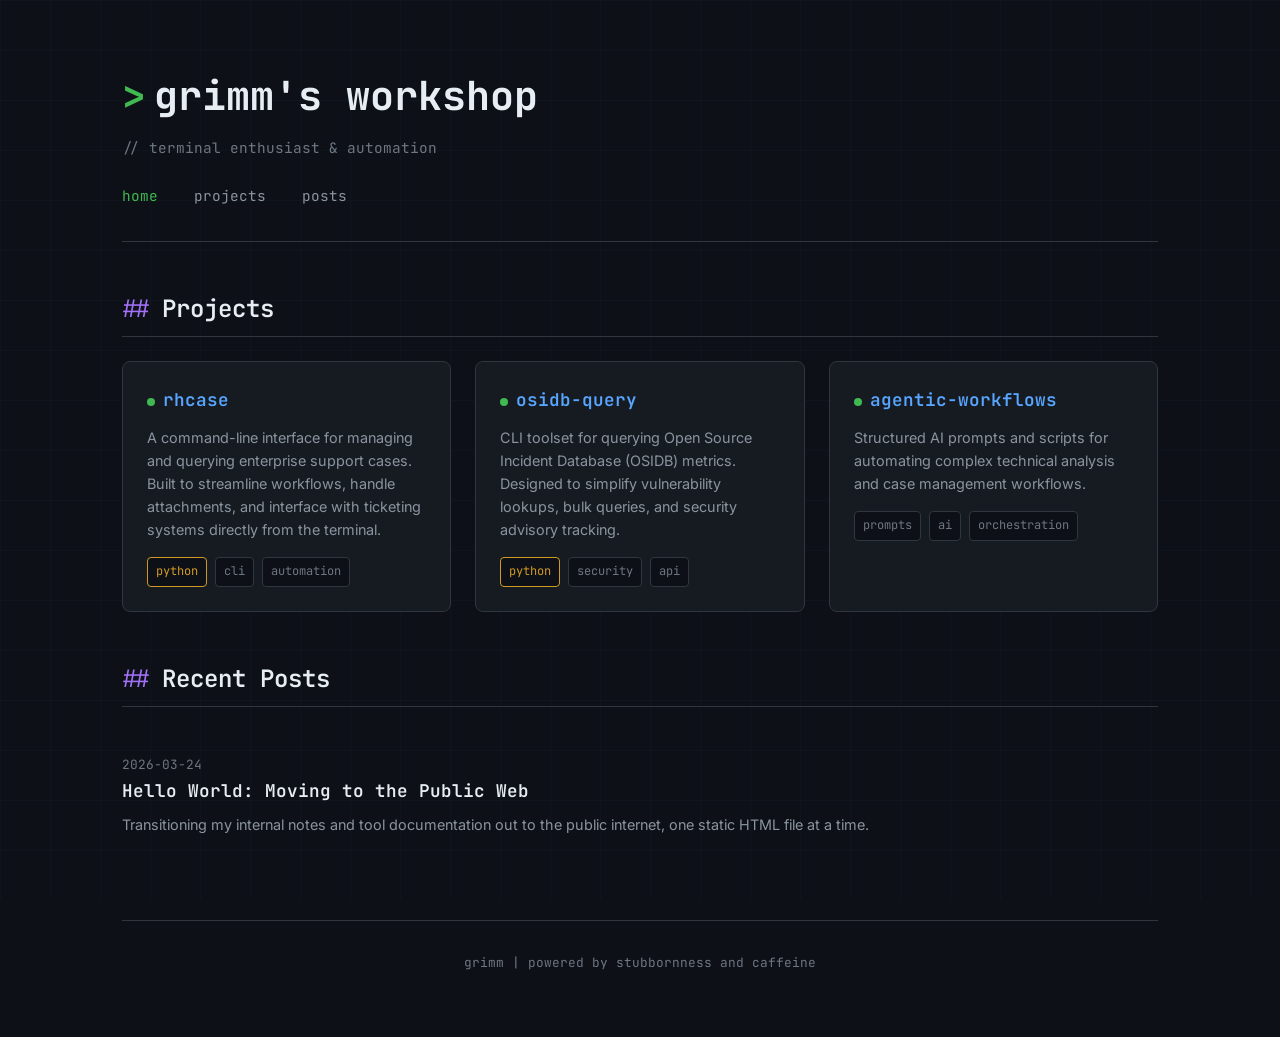
==== public/index.html @ d9db4b31 "Initial commit: scrubbed skeleton" ====
<!DOCTYPE html>
<html lang="en">
<head>
  <meta charset="UTF-8">
  <meta name="viewport" content="width=device-width, initial-scale=1.0">
  <title>grimm's workshop</title>
  <link rel="stylesheet" href="style.css">
  <link rel="preconnect" href="https://fonts.googleapis.com">
  <link rel="preconnect" href="https://fonts.gstatic.com" crossorigin>
  <link href="https://fonts.googleapis.com/css2?family=Inter:wght@400;500;600&family=JetBrains+Mono:wght@400;500;600&display=swap" rel="stylesheet">
</head>
<body>
  <div class="container">
    <header>
      <a href="index.html" class="site-title">grimm's workshop</a>
      <p class="site-subtitle">// terminal enthusiast & automation</p>
      <nav>
        <a href="index.html" class="active">home</a>
        <a href="#projects">projects</a>
        <a href="#posts">posts</a>
      </nav>
    </header>

    <main>
      <section id="projects">
        <h2>Projects</h2>
        <div class="projects-grid">
          
          <a href="projects/rhcase.html" class="project-card">
            <h3><span class="status active"></span>rhcase</h3>
            <p>A command-line interface for managing and querying enterprise support cases. Built to streamline workflows, handle attachments, and interface with ticketing systems directly from the terminal.</p>
            <div class="project-tags">
              <span class="tag python">python</span>
              <span class="tag">cli</span>
              <span class="tag">automation</span>
            </div>
          </a>

          <a href="projects/osidb-query.html" class="project-card">
            <h3><span class="status active"></span>osidb-query</h3>
            <p>CLI toolset for querying Open Source Incident Database (OSIDB) metrics. Designed to simplify vulnerability lookups, bulk queries, and security advisory tracking.</p>
            <div class="project-tags">
              <span class="tag python">python</span>
              <span class="tag">security</span>
              <span class="tag">api</span>
            </div>
          </a>

          <a href="#" class="project-card">
            <h3><span class="status active"></span>agentic-workflows</h3>
            <p>Structured AI prompts and scripts for automating complex technical analysis and case management workflows.</p>
            <div class="project-tags">
              <span class="tag">prompts</span>
              <span class="tag">ai</span>
              <span class="tag">orchestration</span>
            </div>
          </a>

        </div>
      </section>

      <section id="posts">
        <h2>Recent Posts</h2>
        <ul class="posts-list">

          <li class="post-item">
            <a href="posts/hello-world.html" class="post-link">
              <span class="post-date">2026-03-24</span>
              <h3 class="post-title">Hello World: Moving to the Public Web</h3>
              <p class="post-excerpt">Transitioning my internal notes and tool documentation out to the public internet, one static HTML file at a time.</p>
            </a>
          </li>

        </ul>
      </section>
    </main>

    <footer>
      <p>grimm | powered by stubbornness and caffeine</p>
    </footer>
  </div>
</body>
</html>
---- public/style.css ----
/* grimm-hatter - A dark workshop aesthetic */

:root {
  --bg-dark: #0d1117;
  --bg-card: #161b22;
  --bg-hover: #21262d;
  --border: #30363d;
  --text-primary: #e6edf3;
  --text-secondary: #8b949e;
  --text-muted: #6e7681;
  --accent-red: #da3633;
  --accent-green: #3fb950;
  --accent-blue: #58a6ff;
  --accent-purple: #a371f7;
  --accent-orange: #d29922;
  --font-mono: 'JetBrains Mono', 'Fira Code', 'SF Mono', Consolas, monospace;
  --font-sans: 'Inter', -apple-system, BlinkMacSystemFont, 'Segoe UI', sans-serif;
}

* {
  box-sizing: border-box;
  margin: 0;
  padding: 0;
}

html {
  font-size: 16px;
  scroll-behavior: smooth;
}

body {
  font-family: var(--font-sans);
  background: var(--bg-dark);
  color: var(--text-primary);
  line-height: 1.6;
  min-height: 100vh;
}

/* Subtle grid background */
body::before {
  content: '';
  position: fixed;
  top: 0;
  left: 0;
  width: 100%;
  height: 100%;
  background-image: 
    linear-gradient(rgba(88, 166, 255, 0.03) 1px, transparent 1px),
    linear-gradient(90deg, rgba(88, 166, 255, 0.03) 1px, transparent 1px);
  background-size: 50px 50px;
  pointer-events: none;
  z-index: -1;
}

.container {
  max-width: 1100px;
  margin: 0 auto;
  padding: 2rem;
}

/* Header */
header {
  border-bottom: 1px solid var(--border);
  padding: 2rem 0;
  margin-bottom: 3rem;
}

.site-title {
  font-family: var(--font-mono);
  font-size: 2.5rem;
  font-weight: 700;
  color: var(--text-primary);
  text-decoration: none;
  display: inline-block;
}

.site-title::before {
  content: '>';
  color: var(--accent-green);
  margin-right: 0.5rem;
}

.site-title:hover {
  color: var(--accent-blue);
}

.site-subtitle {
  font-family: var(--font-mono);
  color: var(--text-muted);
  font-size: 0.9rem;
  margin-top: 0.5rem;
}

nav {
  margin-top: 1.5rem;
}

nav a {
  font-family: var(--font-mono);
  color: var(--text-secondary);
  text-decoration: none;
  margin-right: 2rem;
  font-size: 0.9rem;
  transition: color 0.2s;
}

nav a:hover {
  color: var(--accent-blue);
}

nav a.active {
  color: var(--accent-green);
}

/* Section headings */
h1, h2, h3 {
  font-family: var(--font-mono);
  font-weight: 600;
}

h2 {
  font-size: 1.5rem;
  color: var(--text-primary);
  margin-bottom: 1.5rem;
  padding-bottom: 0.5rem;
  border-bottom: 1px solid var(--border);
}

h2::before {
  content: '##';
  color: var(--accent-purple);
  margin-right: 0.75rem;
  font-weight: 400;
}

/* Project cards */
.projects-grid {
  display: grid;
  grid-template-columns: repeat(auto-fill, minmax(300px, 1fr));
  gap: 1.5rem;
  margin-bottom: 3rem;
}

.project-card {
  background: var(--bg-card);
  border: 1px solid var(--border);
  border-radius: 8px;
  padding: 1.5rem;
  transition: all 0.2s ease;
  text-decoration: none;
  display: block;
}

.project-card:hover {
  background: var(--bg-hover);
  border-color: var(--accent-blue);
  transform: translateY(-2px);
}

.project-card h3 {
  font-size: 1.1rem;
  color: var(--accent-blue);
  margin-bottom: 0.75rem;
}

.project-card p {
  color: var(--text-secondary);
  font-size: 0.9rem;
  margin-bottom: 1rem;
}

.project-tags {
  display: flex;
  flex-wrap: wrap;
  gap: 0.5rem;
}

.tag {
  font-family: var(--font-mono);
  font-size: 0.75rem;
  padding: 0.25rem 0.5rem;
  border-radius: 4px;
  background: var(--bg-dark);
  color: var(--text-muted);
  border: 1px solid var(--border);
}

.tag.python { border-color: var(--accent-orange); color: var(--accent-orange); }
.tag.rust { border-color: var(--accent-red); color: var(--accent-red); }
.tag.typescript { border-color: var(--accent-blue); color: var(--accent-blue); }
.tag.ansible { border-color: var(--accent-green); color: var(--accent-green); }

/* Blog posts list */
.posts-list {
  list-style: none;
}

.post-item {
  padding: 1.25rem 0;
  border-bottom: 1px solid var(--border);
}

.post-item:last-child {
  border-bottom: none;
}

.post-link {
  text-decoration: none;
  display: block;
}

.post-link:hover .post-title {
  color: var(--accent-blue);
}

.post-date {
  font-family: var(--font-mono);
  font-size: 0.8rem;
  color: var(--text-muted);
  margin-bottom: 0.25rem;
}

.post-title {
  font-size: 1.1rem;
  color: var(--text-primary);
  margin-bottom: 0.5rem;
  transition: color 0.2s;
}

.post-excerpt {
  color: var(--text-secondary);
  font-size: 0.9rem;
}

/* Footer */
footer {
  margin-top: 4rem;
  padding: 2rem 0;
  border-top: 1px solid var(--border);
  text-align: center;
}

footer p {
  font-family: var(--font-mono);
  font-size: 0.8rem;
  color: var(--text-muted);
}

/* Article pages */
article {
  max-width: 750px;
}

article h1 {
  font-size: 2rem;
  margin-bottom: 1rem;
}

article .meta {
  font-family: var(--font-mono);
  color: var(--text-muted);
  font-size: 0.85rem;
  margin-bottom: 2rem;
  padding-bottom: 1rem;
  border-bottom: 1px solid var(--border);
}

article p {
  margin-bottom: 1.25rem;
}

article code {
  font-family: var(--font-mono);
  background: var(--bg-card);
  padding: 0.2rem 0.4rem;
  border-radius: 4px;
  font-size: 0.9em;
}

article pre {
  background: var(--bg-card);
  border: 1px solid var(--border);
  border-radius: 8px;
  padding: 1.25rem;
  overflow-x: auto;
  margin: 1.5rem 0;
}

article pre code {
  background: none;
  padding: 0;
}

article a {
  color: var(--accent-blue);
  text-decoration: none;
}

article a:hover {
  text-decoration: underline;
}

/* Article images */
article figure {
  margin: 2rem 0;
}

article figure img {
  width: 100%;
  max-width: 100%;
  border-radius: 8px;
  border: 1px solid var(--border);
}

article figure.article-hero {
  margin: 2rem -2rem;
  width: calc(100% + 4rem);
  max-width: none;
}

article figure.article-hero img {
  border-radius: 0;
  border-left: none;
  border-right: none;
}

article figcaption {
  font-family: var(--font-mono);
  font-size: 0.8rem;
  color: var(--text-muted);
  text-align: center;
  margin-top: 0.75rem;
}

/* Lead paragraph */
article .lead {
  font-size: 1.15rem;
  color: var(--text-secondary);
  border-left: 3px solid var(--accent-purple);
  padding-left: 1rem;
  margin-bottom: 2rem;
}

/* Article lists */
article ul, article ol {
  margin: 1.25rem 0 1.25rem 1.5rem;
}

article li {
  margin-bottom: 0.5rem;
}

/* Subheadings */
article h3 {
  font-size: 1.1rem;
  color: var(--accent-blue);
  margin-top: 2rem;
  margin-bottom: 0.75rem;
}

article h3::before {
  content: '###';
  color: var(--text-muted);
  margin-right: 0.5rem;
  font-weight: 400;
}

/* Back link */
.back-link {
  font-family: var(--font-mono);
  font-size: 0.9rem;
  color: var(--text-secondary);
  text-decoration: none;
  display: inline-block;
  margin-bottom: 2rem;
}

.back-link:hover {
  color: var(--accent-blue);
}

.back-link::before {
  content: '←';
  margin-right: 0.5rem;
}

/* Status indicator */
.status {
  display: inline-block;
  width: 8px;
  height: 8px;
  border-radius: 50%;
  margin-right: 0.5rem;
}

.status.active { background: var(--accent-green); }
.status.wip { background: var(--accent-orange); }
.status.planned { background: var(--text-muted); }
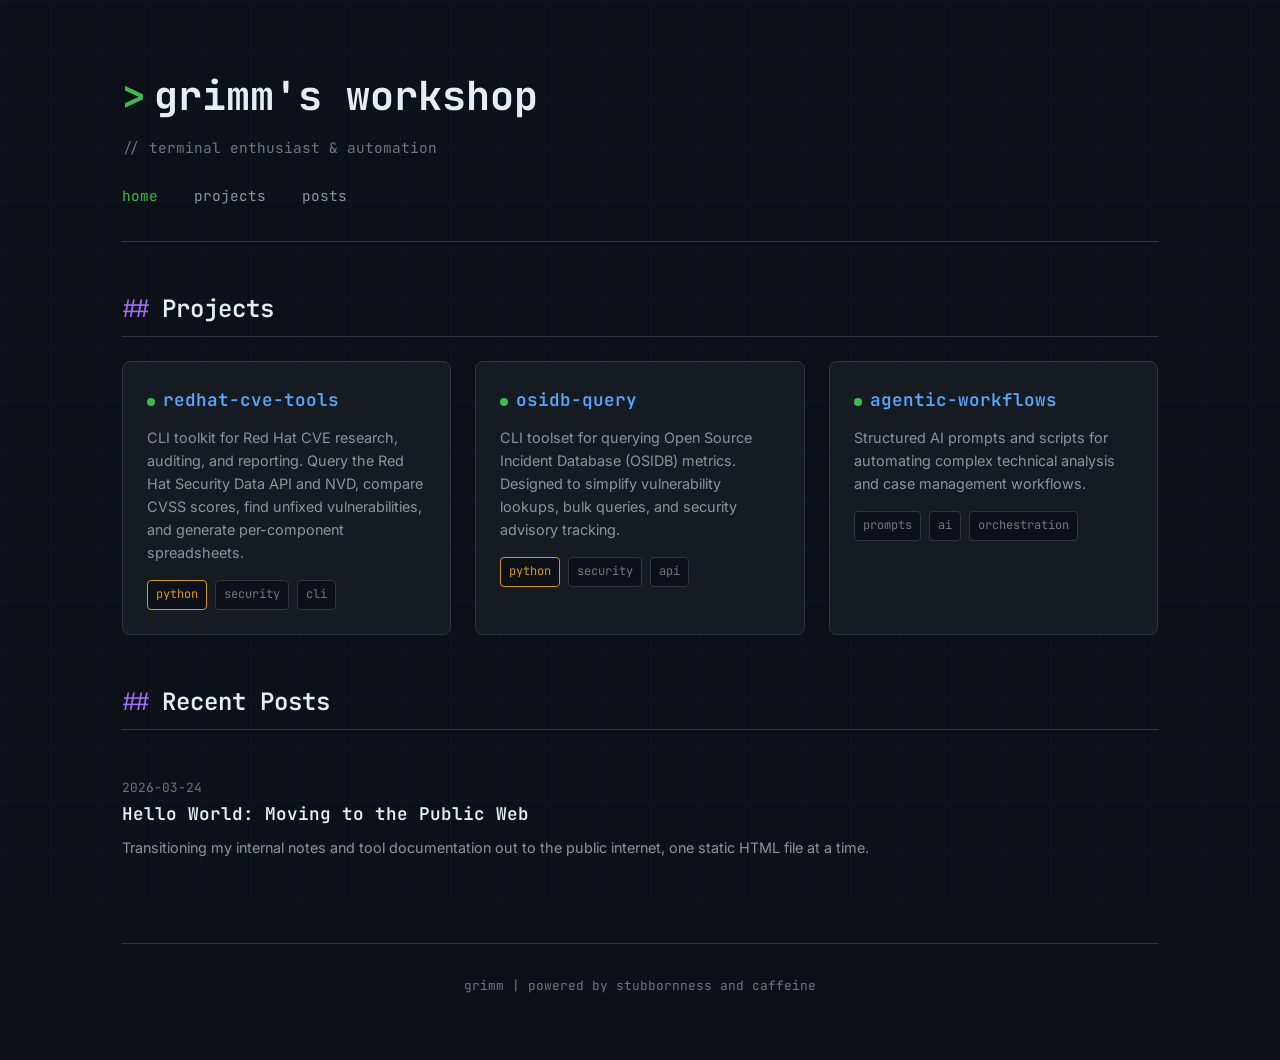
==== commit 3e7c0986: "Replace rhcase with redhat-cve-tools, link to GitHub repo" ====
--- a/public/index.html
+++ b/public/index.html
@@ -26,13 +26,13 @@
         <h2>Projects</h2>
         <div class="projects-grid">
           
-          <a href="projects/rhcase.html" class="project-card">
-            <h3><span class="status active"></span>rhcase</h3>
-            <p>A command-line interface for managing and querying enterprise support cases. Built to streamline workflows, handle attachments, and interface with ticketing systems directly from the terminal.</p>
+          <a href="https://github.com/grimmolf/redhat-cve-tools" class="project-card">
+            <h3><span class="status active"></span>redhat-cve-tools</h3>
+            <p>CLI toolkit for Red Hat CVE research, auditing, and reporting. Query the Red Hat Security Data API and NVD, compare CVSS scores, find unfixed vulnerabilities, and generate per-component spreadsheets.</p>
             <div class="project-tags">
               <span class="tag python">python</span>
+              <span class="tag">security</span>
               <span class="tag">cli</span>
-              <span class="tag">automation</span>
             </div>
           </a>
 
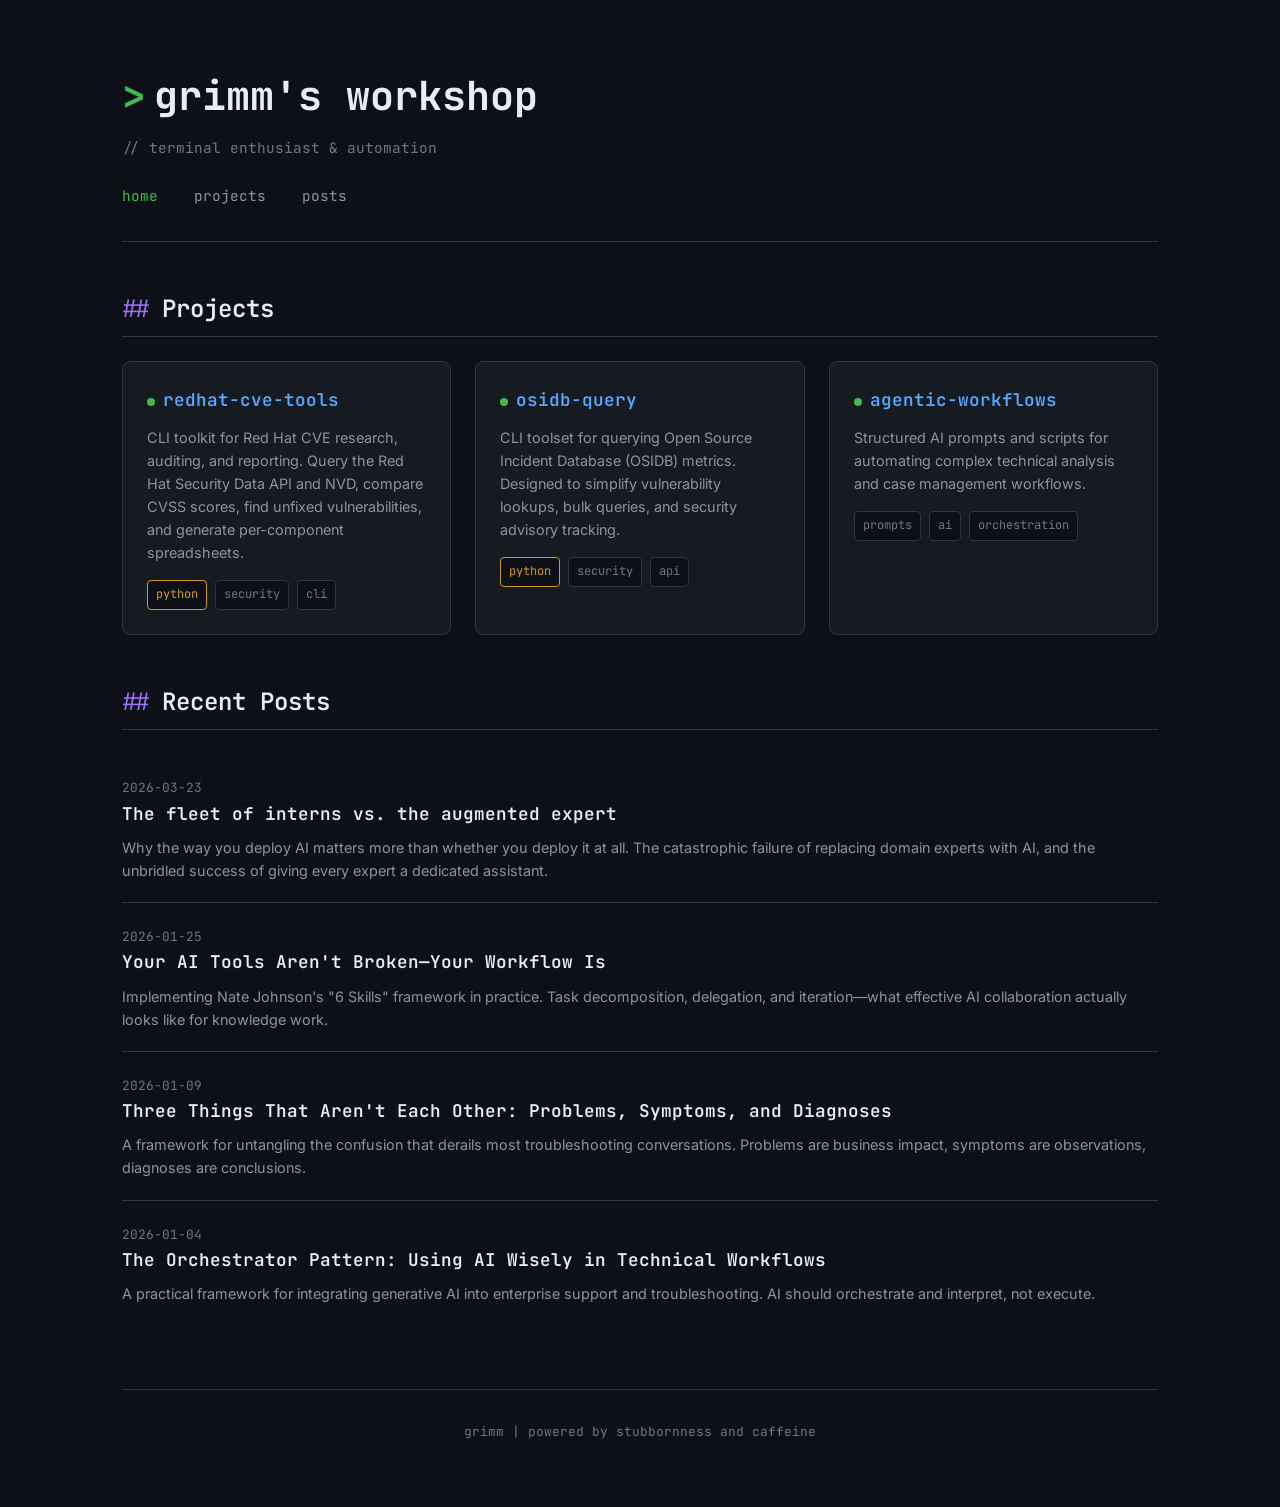
==== commit 51c39865: "Add sanitized blog posts from internal blog" ====
--- a/public/index.html
+++ b/public/index.html
@@ -64,10 +64,34 @@
         <ul class="posts-list">
 
           <li class="post-item">
-            <a href="posts/hello-world.html" class="post-link">
-              <span class="post-date">2026-03-24</span>
-              <h3 class="post-title">Hello World: Moving to the Public Web</h3>
-              <p class="post-excerpt">Transitioning my internal notes and tool documentation out to the public internet, one static HTML file at a time.</p>
+            <a href="posts/2026-03-23-fleet-vs-augmented-expert.html" class="post-link">
+              <span class="post-date">2026-03-23</span>
+              <h3 class="post-title">The fleet of interns vs. the augmented expert</h3>
+              <p class="post-excerpt">Why the way you deploy AI matters more than whether you deploy it at all. The catastrophic failure of replacing domain experts with AI, and the unbridled success of giving every expert a dedicated assistant.</p>
+            </a>
+          </li>
+
+          <li class="post-item">
+            <a href="posts/2026-01-25-transitioning-intermediate-agentic-use.html" class="post-link">
+              <span class="post-date">2026-01-25</span>
+              <h3 class="post-title">Your AI Tools Aren't Broken—Your Workflow Is</h3>
+              <p class="post-excerpt">Implementing Nate Johnson's "6 Skills" framework in practice. Task decomposition, delegation, and iteration—what effective AI collaboration actually looks like for knowledge work.</p>
+            </a>
+          </li>
+
+          <li class="post-item">
+            <a href="posts/2026-01-09-problems-symptoms-diagnosis.html" class="post-link">
+              <span class="post-date">2026-01-09</span>
+              <h3 class="post-title">Three Things That Aren't Each Other: Problems, Symptoms, and Diagnoses</h3>
+              <p class="post-excerpt">A framework for untangling the confusion that derails most troubleshooting conversations. Problems are business impact, symptoms are observations, diagnoses are conclusions.</p>
+            </a>
+          </li>
+
+          <li class="post-item">
+            <a href="posts/2026-01-04-orchestrator-pattern.html" class="post-link">
+              <span class="post-date">2026-01-04</span>
+              <h3 class="post-title">The Orchestrator Pattern: Using AI Wisely in Technical Workflows</h3>
+              <p class="post-excerpt">A practical framework for integrating generative AI into enterprise support and troubleshooting. AI should orchestrate and interpret, not execute.</p>
             </a>
           </li>
 
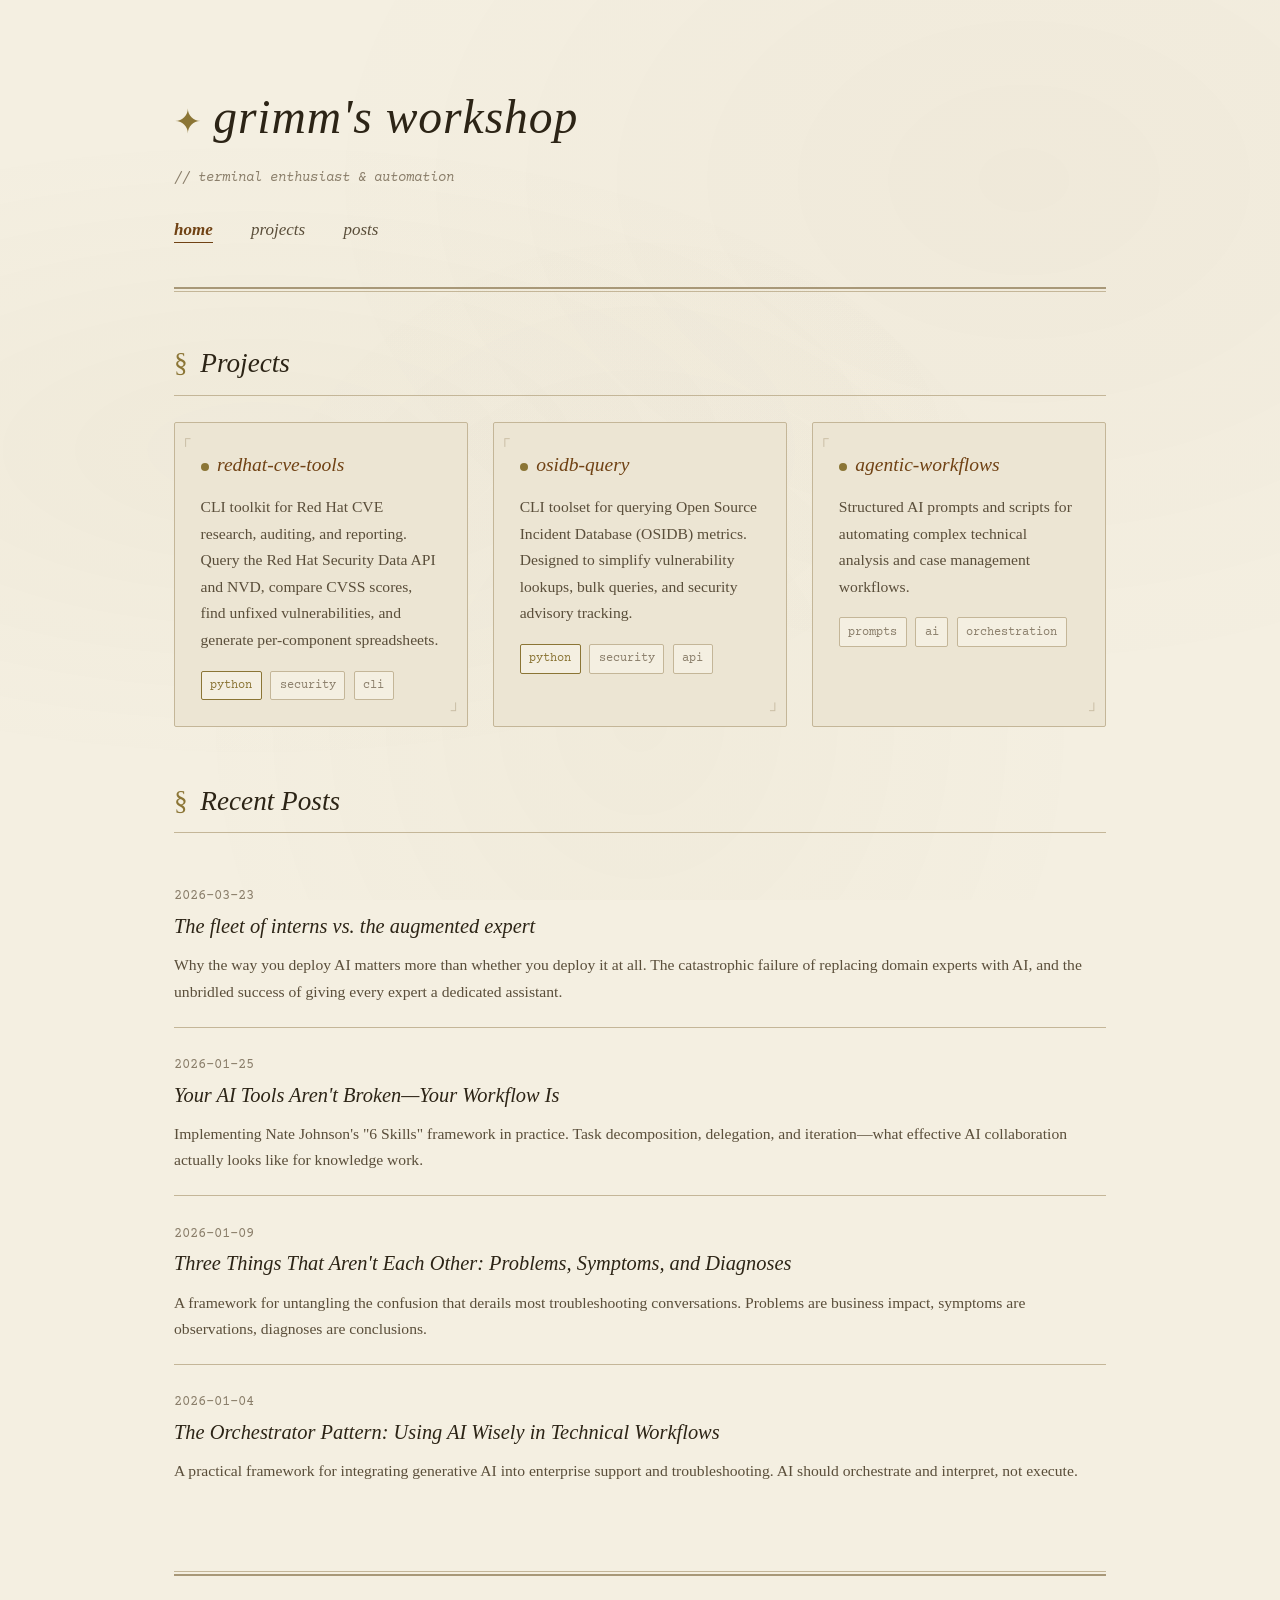
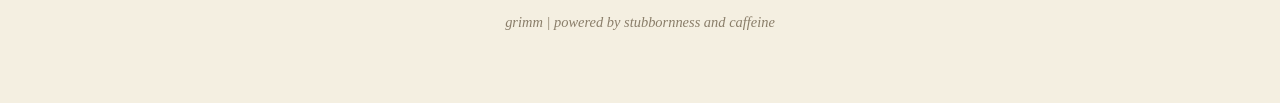
==== commit 56b55e28: "Apply parchment/da Vinci theme - EB Garamond serif, warm tones, manuscript aesthetic" ====
--- a/public/index.html
+++ b/public/index.html
@@ -7,7 +7,7 @@
   <link rel="stylesheet" href="style.css">
   <link rel="preconnect" href="https://fonts.googleapis.com">
   <link rel="preconnect" href="https://fonts.gstatic.com" crossorigin>
-  <link href="https://fonts.googleapis.com/css2?family=Inter:wght@400;500;600&family=JetBrains+Mono:wght@400;500;600&display=swap" rel="stylesheet">
+  <link href="https://fonts.googleapis.com/css2?family=Courier+Prime:ital,wght@0,400;0,700;1,400&family=EB+Garamond:ital,wght@0,400;0,500;0,600;0,700;1,400;1,500&display=swap" rel="stylesheet">
 </head>
 <body>
   <div class="container">
--- a/public/style.css
+++ b/public/style.css
@@ -1,20 +1,23 @@
-/* grimm-hatter - A dark workshop aesthetic */
+/* grimm's workshop - Parchment & Pencil Sketch aesthetic */
+/* Inspired by Leonardo da Vinci's notebooks */
 
 :root {
-  --bg-dark: #0d1117;
-  --bg-card: #161b22;
-  --bg-hover: #21262d;
-  --border: #30363d;
-  --text-primary: #e6edf3;
-  --text-secondary: #8b949e;
-  --text-muted: #6e7681;
-  --accent-red: #da3633;
-  --accent-green: #3fb950;
-  --accent-blue: #58a6ff;
-  --accent-purple: #a371f7;
-  --accent-orange: #d29922;
-  --font-mono: 'JetBrains Mono', 'Fira Code', 'SF Mono', Consolas, monospace;
-  --font-sans: 'Inter', -apple-system, BlinkMacSystemFont, 'Segoe UI', sans-serif;
+  --bg-parchment: #f4efe1;
+  --bg-parchment-dark: #e8e0cc;
+  --bg-card: #ece5d3;
+  --bg-hover: #e2d9c3;
+  --border: #c4b698;
+  --border-dark: #a89878;
+  --text-primary: #2c2416;
+  --text-secondary: #5a4e3a;
+  --text-muted: #8a7e6a;
+  --accent-ink: #1a1408;
+  --accent-sepia: #704214;
+  --accent-red: #8b2500;
+  --accent-blue: #2c4a6e;
+  --accent-gold: #8b7535;
+  --font-serif: 'EB Garamond', 'Palatino Linotype', 'Book Antiqua', Palatino, Georgia, serif;
+  --font-mono: 'Courier Prime', 'Courier New', Courier, monospace;
 }
 
 * {
@@ -24,19 +27,19 @@
 }
 
 html {
-  font-size: 16px;
+  font-size: 17px;
   scroll-behavior: smooth;
 }
 
 body {
-  font-family: var(--font-sans);
-  background: var(--bg-dark);
+  font-family: var(--font-serif);
+  background: var(--bg-parchment);
   color: var(--text-primary);
-  line-height: 1.6;
+  line-height: 1.7;
   min-height: 100vh;
 }
 
-/* Subtle grid background */
+/* Subtle parchment texture via gradient noise */
 body::before {
   content: '';
   position: fixed;
@@ -44,51 +47,68 @@
   left: 0;
   width: 100%;
   height: 100%;
-  background-image: 
-    linear-gradient(rgba(88, 166, 255, 0.03) 1px, transparent 1px),
-    linear-gradient(90deg, rgba(88, 166, 255, 0.03) 1px, transparent 1px);
-  background-size: 50px 50px;
+  background-image:
+    radial-gradient(ellipse at 20% 50%, rgba(139, 117, 53, 0.04) 0%, transparent 50%),
+    radial-gradient(ellipse at 80% 20%, rgba(112, 66, 20, 0.03) 0%, transparent 50%),
+    radial-gradient(ellipse at 50% 80%, rgba(139, 117, 53, 0.03) 0%, transparent 50%);
   pointer-events: none;
   z-index: -1;
 }
 
 .container {
-  max-width: 1100px;
+  max-width: 1000px;
   margin: 0 auto;
   padding: 2rem;
 }
 
 /* Header */
 header {
-  border-bottom: 1px solid var(--border);
-  padding: 2rem 0;
+  border-bottom: 2px solid var(--border-dark);
+  padding: 2.5rem 0;
   margin-bottom: 3rem;
+  position: relative;
+}
+
+/* Decorative sketch line under header */
+header::after {
+  content: '';
+  position: absolute;
+  bottom: -5px;
+  left: 0;
+  width: 100%;
+  height: 1px;
+  background: var(--border);
 }
 
 .site-title {
-  font-family: var(--font-mono);
-  font-size: 2.5rem;
-  font-weight: 700;
+  font-family: var(--font-serif);
+  font-size: 2.8rem;
+  font-weight: 400;
+  font-style: italic;
   color: var(--text-primary);
   text-decoration: none;
   display: inline-block;
+  letter-spacing: 0.02em;
 }
 
 .site-title::before {
-  content: '>';
-  color: var(--accent-green);
-  margin-right: 0.5rem;
+  content: '✦';
+  color: var(--accent-gold);
+  margin-right: 0.6rem;
+  font-style: normal;
+  font-size: 0.7em;
 }
 
 .site-title:hover {
-  color: var(--accent-blue);
+  color: var(--accent-sepia);
 }
 
 .site-subtitle {
   font-family: var(--font-mono);
   color: var(--text-muted);
-  font-size: 0.9rem;
+  font-size: 0.85rem;
   margin-top: 0.5rem;
+  font-style: italic;
 }
 
 nav {
@@ -96,47 +116,62 @@
 }
 
 nav a {
-  font-family: var(--font-mono);
+  font-family: var(--font-serif);
   color: var(--text-secondary);
   text-decoration: none;
   margin-right: 2rem;
-  font-size: 0.9rem;
+  font-size: 1rem;
+  font-style: italic;
   transition: color 0.2s;
+  position: relative;
 }
 
 nav a:hover {
-  color: var(--accent-blue);
+  color: var(--accent-sepia);
 }
 
 nav a.active {
-  color: var(--accent-green);
+  color: var(--accent-sepia);
+  font-weight: 600;
+}
+
+nav a.active::after {
+  content: '';
+  position: absolute;
+  bottom: -4px;
+  left: 0;
+  width: 100%;
+  height: 1px;
+  background: var(--accent-sepia);
 }
 
 /* Section headings */
 h1, h2, h3 {
-  font-family: var(--font-mono);
-  font-weight: 600;
+  font-family: var(--font-serif);
+  font-weight: 400;
 }
 
 h2 {
-  font-size: 1.5rem;
+  font-size: 1.6rem;
   color: var(--text-primary);
   margin-bottom: 1.5rem;
   padding-bottom: 0.5rem;
   border-bottom: 1px solid var(--border);
+  font-style: italic;
 }
 
 h2::before {
-  content: '##';
-  color: var(--accent-purple);
+  content: '§';
+  color: var(--accent-gold);
   margin-right: 0.75rem;
+  font-style: normal;
   font-weight: 400;
 }
 
 /* Project cards */
 .projects-grid {
   display: grid;
-  grid-template-columns: repeat(auto-fill, minmax(300px, 1fr));
+  grid-template-columns: repeat(auto-fill, minmax(280px, 1fr));
   gap: 1.5rem;
   margin-bottom: 3rem;
 }
@@ -144,28 +179,52 @@
 .project-card {
   background: var(--bg-card);
   border: 1px solid var(--border);
-  border-radius: 8px;
+  border-radius: 2px;
   padding: 1.5rem;
   transition: all 0.2s ease;
   text-decoration: none;
   display: block;
+  position: relative;
+}
+
+/* Sketch-style corner decoration */
+.project-card::before {
+  content: '┌';
+  position: absolute;
+  top: 4px;
+  left: 6px;
+  color: var(--border-dark);
+  font-size: 0.8rem;
+  opacity: 0.5;
+}
+
+.project-card::after {
+  content: '┘';
+  position: absolute;
+  bottom: 4px;
+  right: 6px;
+  color: var(--border-dark);
+  font-size: 0.8rem;
+  opacity: 0.5;
 }
 
 .project-card:hover {
   background: var(--bg-hover);
-  border-color: var(--accent-blue);
-  transform: translateY(-2px);
+  border-color: var(--accent-sepia);
+  transform: translateY(-1px);
+  box-shadow: 2px 3px 8px rgba(44, 36, 22, 0.1);
 }
 
 .project-card h3 {
-  font-size: 1.1rem;
-  color: var(--accent-blue);
+  font-size: 1.15rem;
+  color: var(--accent-sepia);
   margin-bottom: 0.75rem;
+  font-style: italic;
 }
 
 .project-card p {
   color: var(--text-secondary);
-  font-size: 0.9rem;
+  font-size: 0.92rem;
   margin-bottom: 1rem;
 }
 
@@ -177,18 +236,18 @@
 
 .tag {
   font-family: var(--font-mono);
-  font-size: 0.75rem;
-  padding: 0.25rem 0.5rem;
-  border-radius: 4px;
-  background: var(--bg-dark);
+  font-size: 0.72rem;
+  padding: 0.2rem 0.5rem;
+  border-radius: 2px;
+  background: var(--bg-parchment);
   color: var(--text-muted);
   border: 1px solid var(--border);
 }
 
-.tag.python { border-color: var(--accent-orange); color: var(--accent-orange); }
+.tag.python { border-color: var(--accent-gold); color: var(--accent-gold); }
 .tag.rust { border-color: var(--accent-red); color: var(--accent-red); }
 .tag.typescript { border-color: var(--accent-blue); color: var(--accent-blue); }
-.tag.ansible { border-color: var(--accent-green); color: var(--accent-green); }
+.tag.ansible { border-color: var(--accent-red); color: var(--accent-red); }
 
 /* Blog posts list */
 .posts-list {
@@ -210,7 +269,7 @@
 }
 
 .post-link:hover .post-title {
-  color: var(--accent-blue);
+  color: var(--accent-sepia);
 }
 
 .post-date {
@@ -221,45 +280,61 @@
 }
 
 .post-title {
-  font-size: 1.1rem;
+  font-size: 1.2rem;
   color: var(--text-primary);
   margin-bottom: 0.5rem;
   transition: color 0.2s;
+  font-style: italic;
+  font-weight: 500;
 }
 
 .post-excerpt {
   color: var(--text-secondary);
-  font-size: 0.9rem;
+  font-size: 0.92rem;
 }
 
 /* Footer */
 footer {
   margin-top: 4rem;
   padding: 2rem 0;
-  border-top: 1px solid var(--border);
+  border-top: 2px solid var(--border-dark);
   text-align: center;
+  position: relative;
+}
+
+footer::before {
+  content: '';
+  position: absolute;
+  top: -5px;
+  left: 0;
+  width: 100%;
+  height: 1px;
+  background: var(--border);
 }
 
 footer p {
-  font-family: var(--font-mono);
-  font-size: 0.8rem;
-  color: var(--text-muted);
+  font-family: var(--font-serif);
+  font-size: 0.85rem;
+  color: var(--text-muted);
+  font-style: italic;
 }
 
 /* Article pages */
 article {
-  max-width: 750px;
+  max-width: 720px;
 }
 
 article h1 {
-  font-size: 2rem;
+  font-size: 2.2rem;
   margin-bottom: 1rem;
+  font-style: italic;
+  line-height: 1.3;
 }
 
 article .meta {
   font-family: var(--font-mono);
   color: var(--text-muted);
-  font-size: 0.85rem;
+  font-size: 0.82rem;
   margin-bottom: 2rem;
   padding-bottom: 1rem;
   border-bottom: 1px solid var(--border);
@@ -272,15 +347,16 @@
 article code {
   font-family: var(--font-mono);
   background: var(--bg-card);
-  padding: 0.2rem 0.4rem;
-  border-radius: 4px;
-  font-size: 0.9em;
+  padding: 0.15rem 0.4rem;
+  border-radius: 2px;
+  font-size: 0.88em;
+  color: var(--accent-sepia);
 }
 
 article pre {
   background: var(--bg-card);
   border: 1px solid var(--border);
-  border-radius: 8px;
+  border-radius: 2px;
   padding: 1.25rem;
   overflow-x: auto;
   margin: 1.5rem 0;
@@ -289,15 +365,18 @@
 article pre code {
   background: none;
   padding: 0;
+  color: var(--text-primary);
 }
 
 article a {
   color: var(--accent-blue);
   text-decoration: none;
+  border-bottom: 1px solid transparent;
+  transition: border-color 0.2s;
 }
 
 article a:hover {
-  text-decoration: underline;
+  border-bottom-color: var(--accent-blue);
 }
 
 /* Article images */
@@ -308,8 +387,10 @@
 article figure img {
   width: 100%;
   max-width: 100%;
-  border-radius: 8px;
+  border-radius: 2px;
   border: 1px solid var(--border);
+  /* Give images a slightly aged/sketch feel */
+  filter: sepia(8%) contrast(1.02);
 }
 
 article figure.article-hero {
@@ -326,19 +407,21 @@
 
 article figcaption {
   font-family: var(--font-mono);
-  font-size: 0.8rem;
+  font-size: 0.78rem;
   color: var(--text-muted);
   text-align: center;
   margin-top: 0.75rem;
-}
-
-/* Lead paragraph */
+  font-style: italic;
+}
+
+/* Lead paragraph - manuscript annotation style */
 article .lead {
-  font-size: 1.15rem;
+  font-size: 1.12rem;
   color: var(--text-secondary);
-  border-left: 3px solid var(--accent-purple);
+  border-left: 3px solid var(--accent-gold);
   padding-left: 1rem;
   margin-bottom: 2rem;
+  font-style: italic;
 }
 
 /* Article lists */
@@ -350,33 +433,61 @@
   margin-bottom: 0.5rem;
 }
 
+/* Blockquotes - manuscript margin note style */
+article blockquote {
+  border-left: 3px solid var(--accent-sepia);
+  padding: 0.75rem 1rem;
+  margin: 1.5rem 0;
+  background: var(--bg-card);
+  font-style: italic;
+  color: var(--text-secondary);
+}
+
 /* Subheadings */
+article h2 {
+  font-size: 1.4rem;
+  color: var(--accent-sepia);
+  margin-top: 2.5rem;
+  margin-bottom: 1rem;
+  border-bottom: 1px solid var(--border);
+}
+
+article h2::before {
+  content: '§';
+  color: var(--accent-gold);
+  margin-right: 0.5rem;
+  font-style: normal;
+}
+
 article h3 {
   font-size: 1.1rem;
-  color: var(--accent-blue);
+  color: var(--accent-sepia);
   margin-top: 2rem;
   margin-bottom: 0.75rem;
+  font-style: italic;
 }
 
 article h3::before {
-  content: '###';
+  content: '❧';
   color: var(--text-muted);
   margin-right: 0.5rem;
-  font-weight: 400;
+  font-style: normal;
+  font-size: 0.85em;
 }
 
 /* Back link */
 .back-link {
-  font-family: var(--font-mono);
+  font-family: var(--font-serif);
   font-size: 0.9rem;
   color: var(--text-secondary);
   text-decoration: none;
   display: inline-block;
   margin-bottom: 2rem;
+  font-style: italic;
 }
 
 .back-link:hover {
-  color: var(--accent-blue);
+  color: var(--accent-sepia);
 }
 
 .back-link::before {
@@ -393,7 +504,33 @@
   margin-right: 0.5rem;
 }
 
-.status.active { background: var(--accent-green); }
-.status.wip { background: var(--accent-orange); }
+.status.active { background: var(--accent-gold); }
+.status.wip { background: var(--accent-sepia); }
 .status.planned { background: var(--text-muted); }
 
+/* Horizontal rules */
+article hr {
+  border: none;
+  border-top: 1px solid var(--border);
+  margin: 2.5rem auto;
+  width: 40%;
+  position: relative;
+}
+
+article hr::after {
+  content: '✦';
+  position: absolute;
+  top: -0.6em;
+  left: 50%;
+  transform: translateX(-50%);
+  background: var(--bg-parchment);
+  padding: 0 0.5rem;
+  color: var(--accent-gold);
+  font-size: 0.8rem;
+}
+
+/* Selection styling */
+::selection {
+  background: rgba(139, 117, 53, 0.2);
+  color: var(--text-primary);
+}
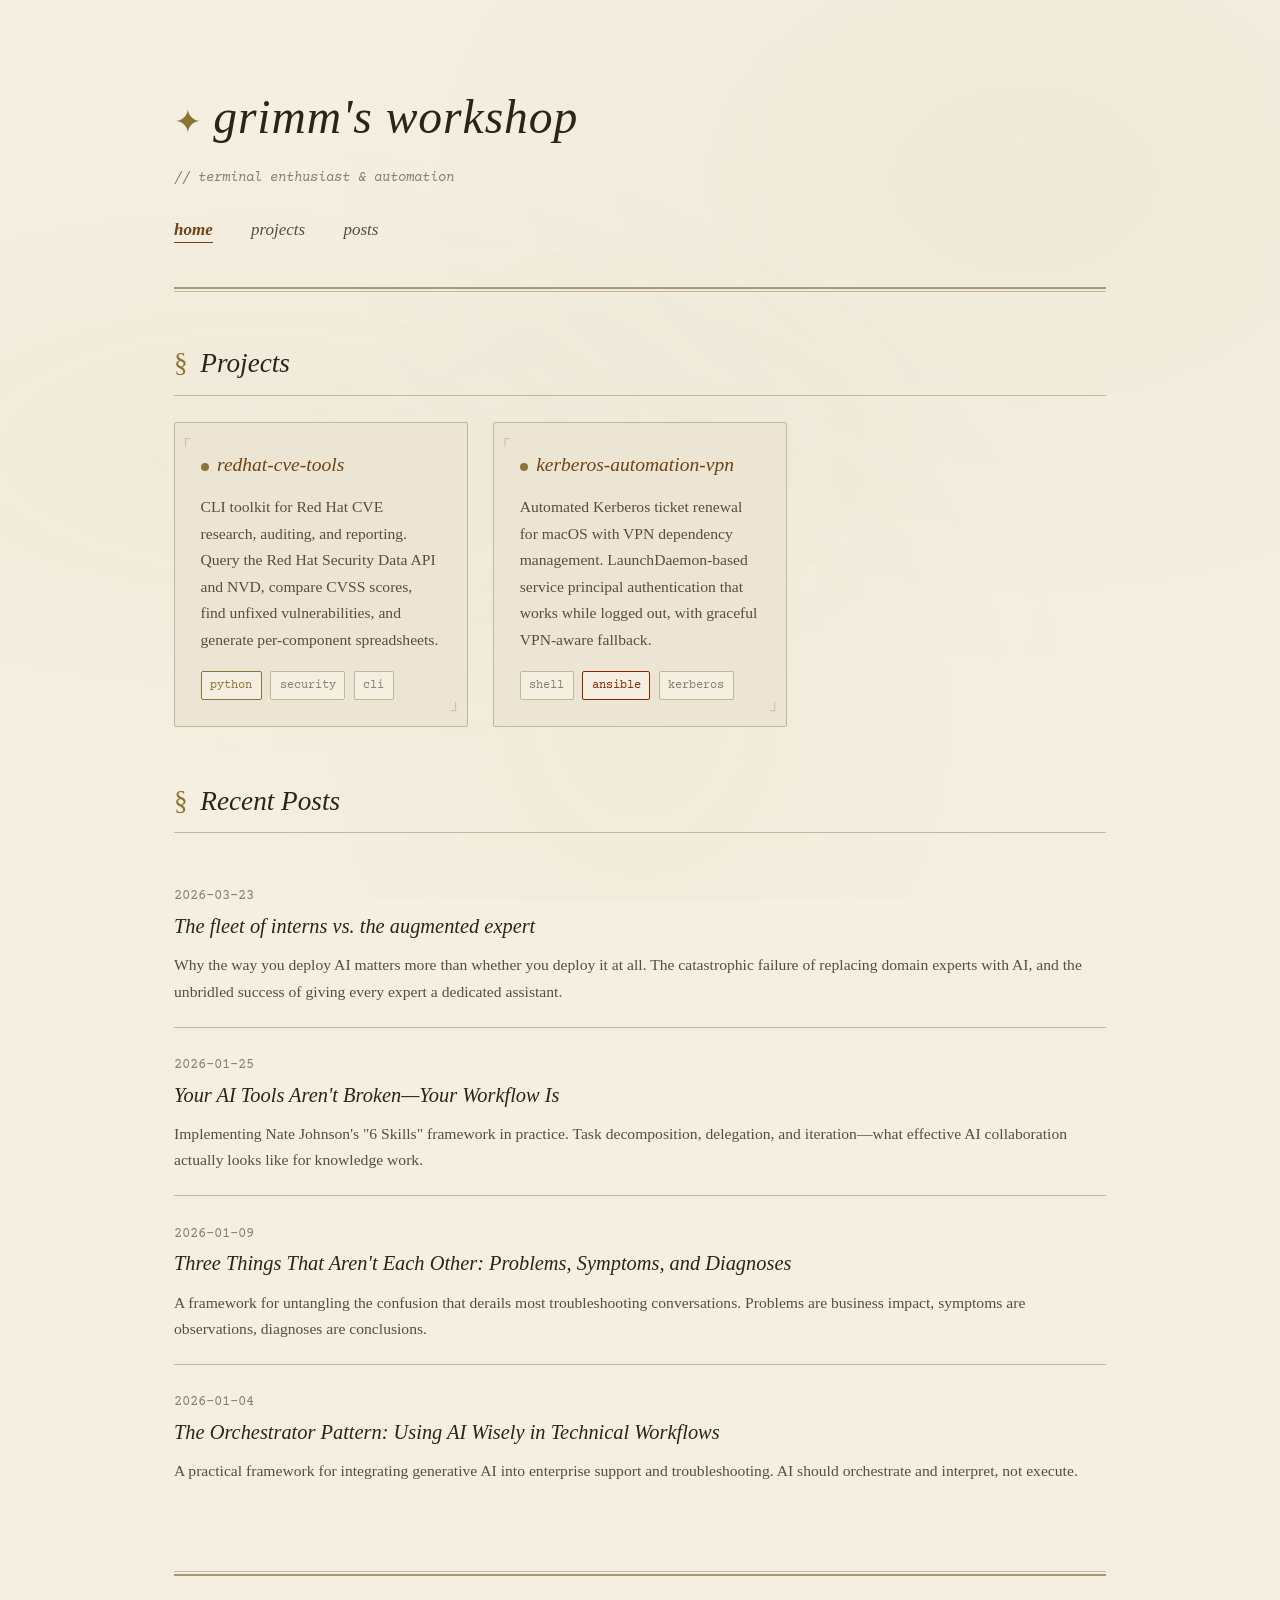
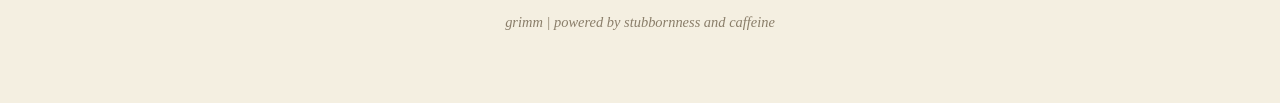
==== commit 6f96ad6b: "Remove osidb-query and agentic-workflows cards, add kerberos-automation-vpn" ====
--- a/public/index.html
+++ b/public/index.html
@@ -36,23 +36,13 @@
             </div>
           </a>
 
-          <a href="projects/osidb-query.html" class="project-card">
-            <h3><span class="status active"></span>osidb-query</h3>
-            <p>CLI toolset for querying Open Source Incident Database (OSIDB) metrics. Designed to simplify vulnerability lookups, bulk queries, and security advisory tracking.</p>
+          <a href="https://github.com/grimmolf/kerberos-automation-vpn" class="project-card">
+            <h3><span class="status active"></span>kerberos-automation-vpn</h3>
+            <p>Automated Kerberos ticket renewal for macOS with VPN dependency management. LaunchDaemon-based service principal authentication that works while logged out, with graceful VPN-aware fallback.</p>
             <div class="project-tags">
-              <span class="tag python">python</span>
-              <span class="tag">security</span>
-              <span class="tag">api</span>
-            </div>
-          </a>
-
-          <a href="#" class="project-card">
-            <h3><span class="status active"></span>agentic-workflows</h3>
-            <p>Structured AI prompts and scripts for automating complex technical analysis and case management workflows.</p>
-            <div class="project-tags">
-              <span class="tag">prompts</span>
-              <span class="tag">ai</span>
-              <span class="tag">orchestration</span>
+              <span class="tag">shell</span>
+              <span class="tag ansible">ansible</span>
+              <span class="tag">kerberos</span>
             </div>
           </a>
 
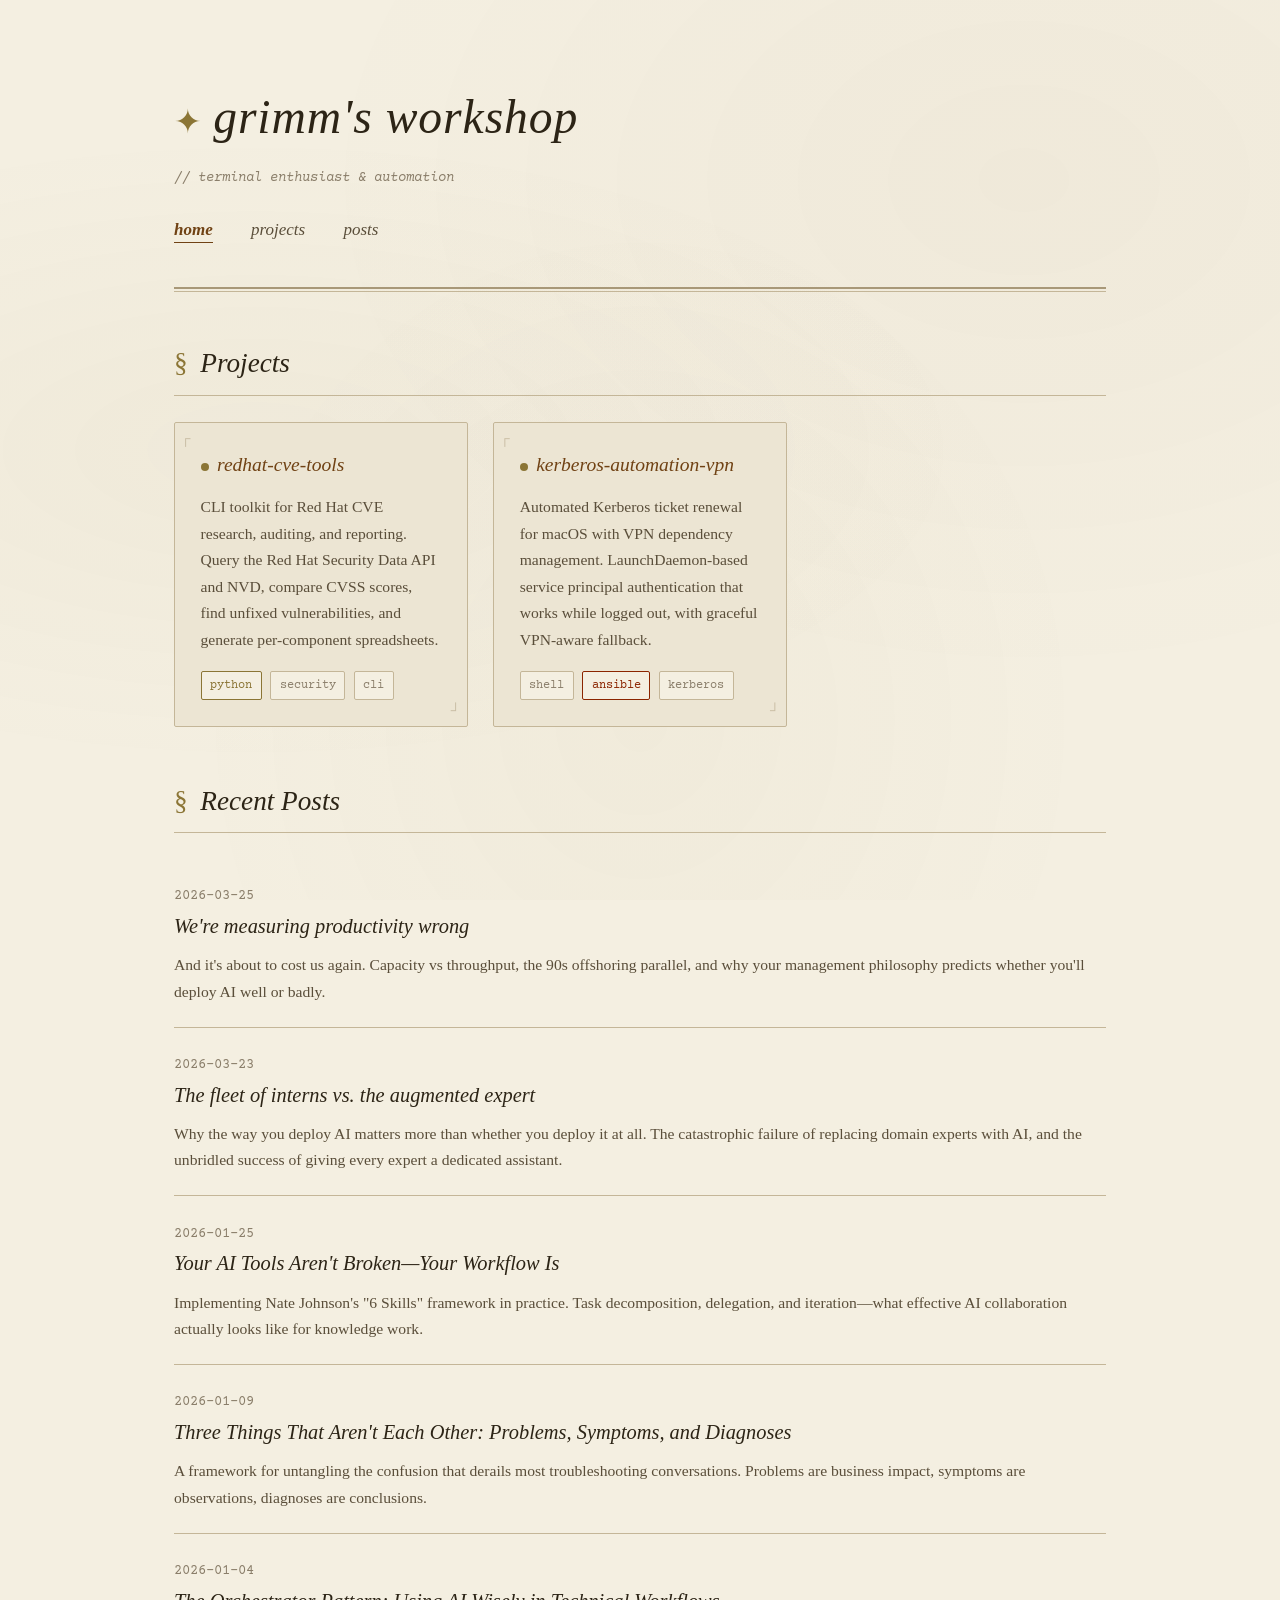
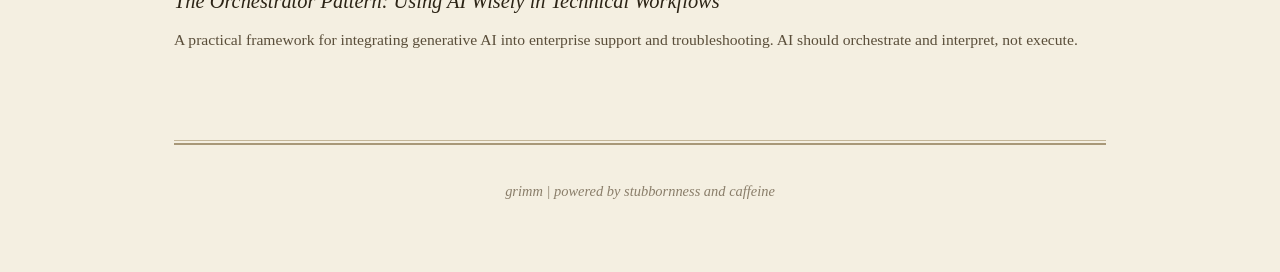
==== commit 655cf36f: "Add blog post: We're measuring productivity wrong Capacity vs throughput framework for employee valu" ====
--- a/public/index.html
+++ b/public/index.html
@@ -54,6 +54,14 @@
         <ul class="posts-list">
 
           <li class="post-item">
+            <a href="posts/2026-03-25-measuring-productivity-wrong.html" class="post-link">
+              <span class="post-date">2026-03-25</span>
+              <h3 class="post-title">We're measuring productivity wrong</h3>
+              <p class="post-excerpt">And it's about to cost us again. Capacity vs throughput, the 90s offshoring parallel, and why your management philosophy predicts whether you'll deploy AI well or badly.</p>
+            </a>
+          </li>
+
+          <li class="post-item">
             <a href="posts/2026-03-23-fleet-vs-augmented-expert.html" class="post-link">
               <span class="post-date">2026-03-23</span>
               <h3 class="post-title">The fleet of interns vs. the augmented expert</h3>
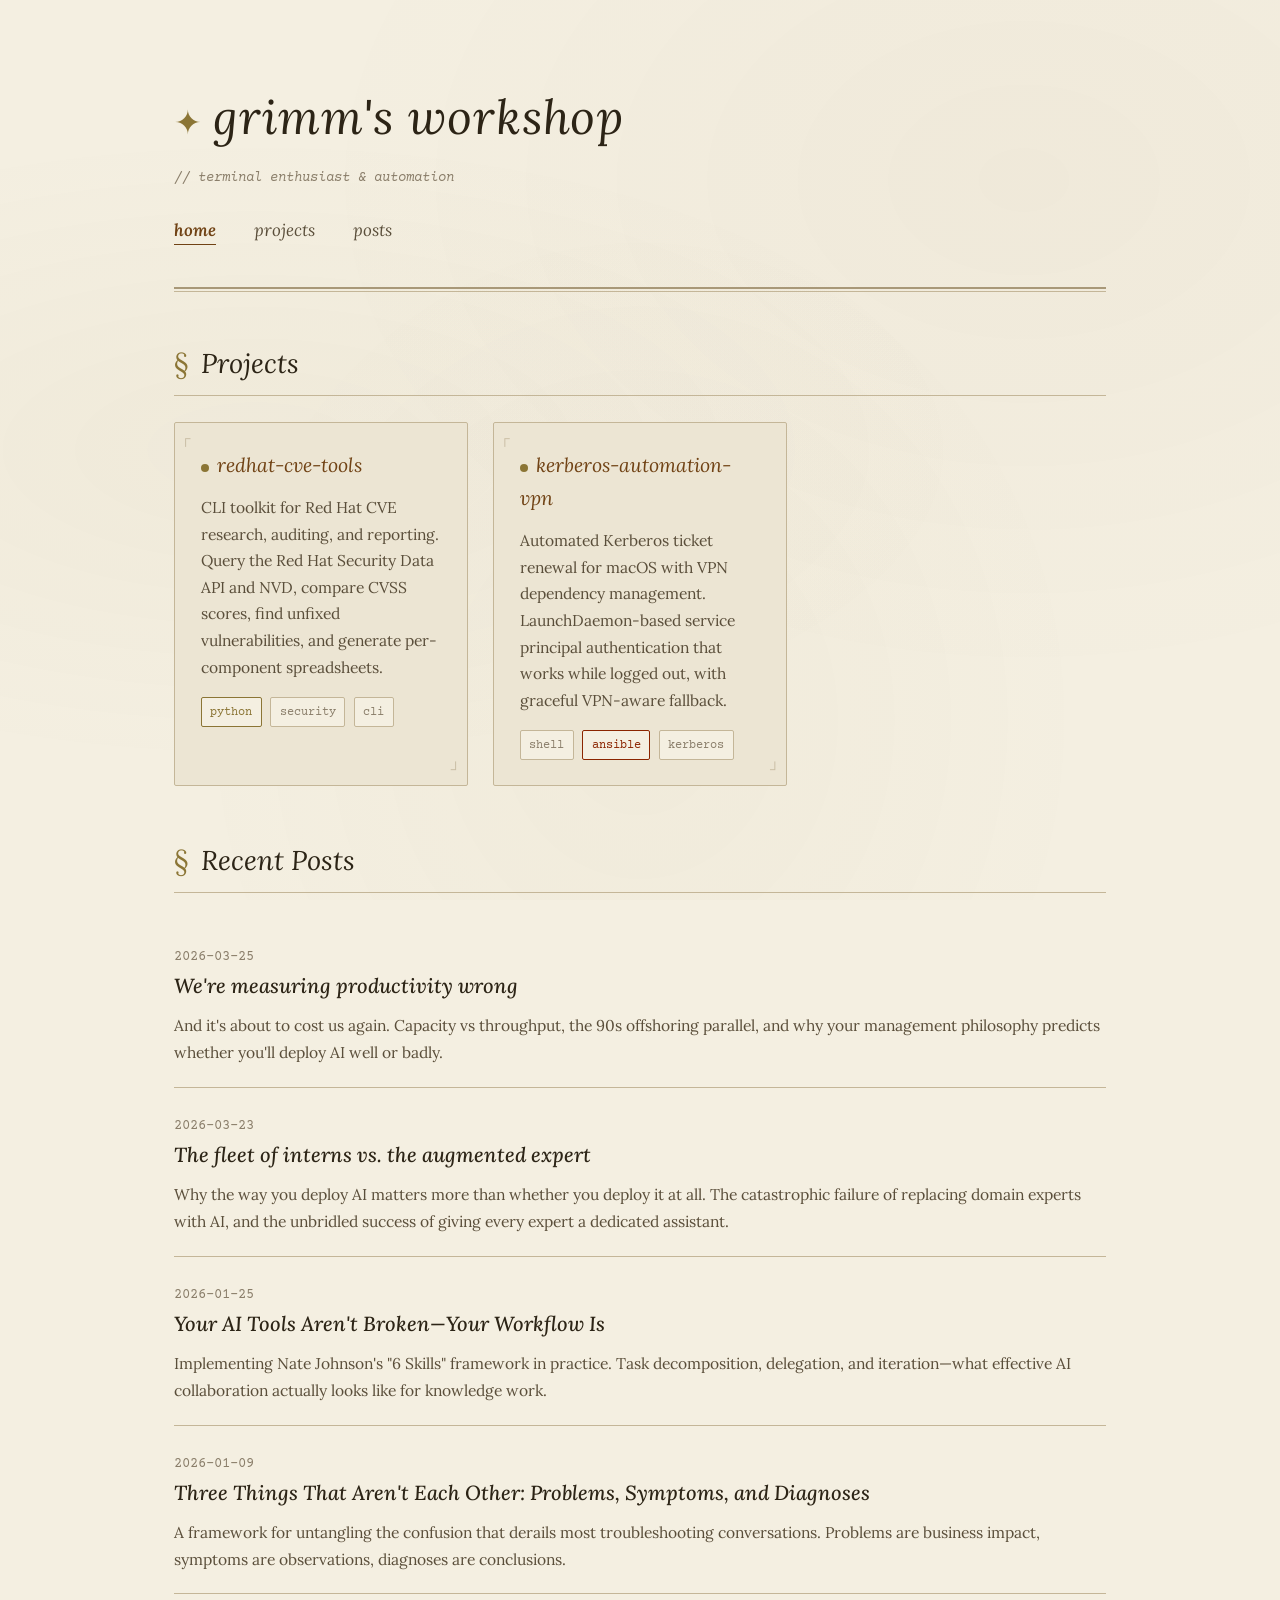
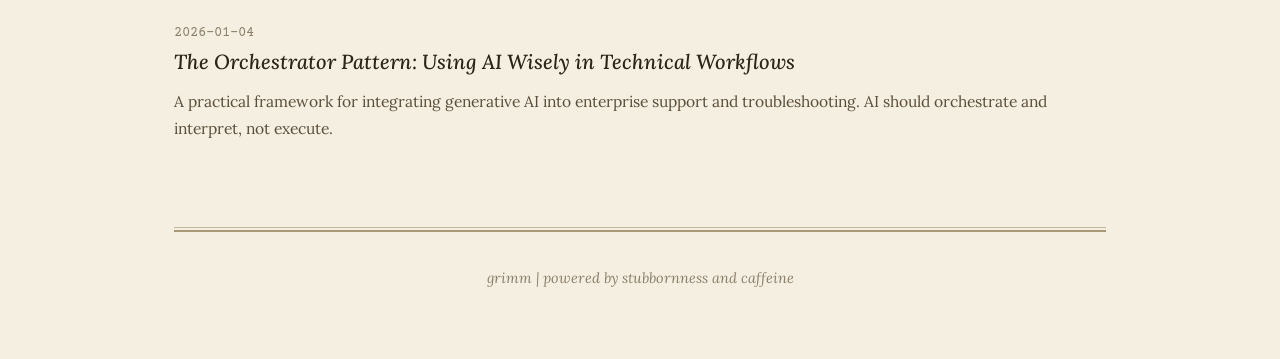
==== commit 49a876ea: "Restore Goodhart's Ghost section and switch to Lora/Da Vinci Dark theme" ====
--- a/public/index.html
+++ b/public/index.html
@@ -7,7 +7,7 @@
   <link rel="stylesheet" href="style.css">
   <link rel="preconnect" href="https://fonts.googleapis.com">
   <link rel="preconnect" href="https://fonts.gstatic.com" crossorigin>
-  <link href="https://fonts.googleapis.com/css2?family=Courier+Prime:ital,wght@0,400;0,700;1,400&family=EB+Garamond:ital,wght@0,400;0,500;0,600;0,700;1,400;1,500&display=swap" rel="stylesheet">
+  <link href="https://fonts.googleapis.com/css2?family=Courier+Prime:ital,wght@0,400;0,700;1,400&family=Lora:ital,wght@0,400;0,500;0,600;0,700;1,400;1,500&display=swap" rel="stylesheet">
 </head>
 <body>
   <div class="container">
--- a/public/style.css
+++ b/public/style.css
@@ -16,7 +16,7 @@
   --accent-red: #8b2500;
   --accent-blue: #2c4a6e;
   --accent-gold: #8b7535;
-  --font-serif: 'EB Garamond', 'Palatino Linotype', 'Book Antiqua', Palatino, Georgia, serif;
+  --font-serif: 'Lora', 'Palatino Linotype', 'Book Antiqua', Palatino, Georgia, serif;
   --font-mono: 'Courier Prime', 'Courier New', Courier, monospace;
 }
 
@@ -534,3 +534,32 @@
   background: rgba(139, 117, 53, 0.2);
   color: var(--text-primary);
 }
+
+
+/* Da Vinci's Night Time Workshop */
+@media (prefers-color-scheme: dark) {
+  :root {
+    --bg-parchment: #1a1917;
+    --bg-parchment-dark: #22201d;
+    --bg-card: #22201d;
+    --bg-hover: #2a2520;
+    --border: #3d3428;
+    --border-dark: #5a4f3a;
+    --text-primary: #ddd5c8;
+    --text-secondary: #a89878;
+    --text-muted: #7a6f5d;
+    --accent-ink: #e8e0d4;
+    --accent-sepia: #c4a86c;
+    --accent-red: #d96c47;
+    --accent-blue: #6c9cdb;
+    --accent-gold: #9a8e78;
+  }
+  
+  body::before {
+    background-image: radial-gradient(ellipse at 30% 20%, rgba(200, 160, 100, 0.05) 0%, transparent 60%);
+  }
+
+  article figure img {
+    filter: sepia(20%) brightness(0.85) contrast(1.1);
+  }
+}
